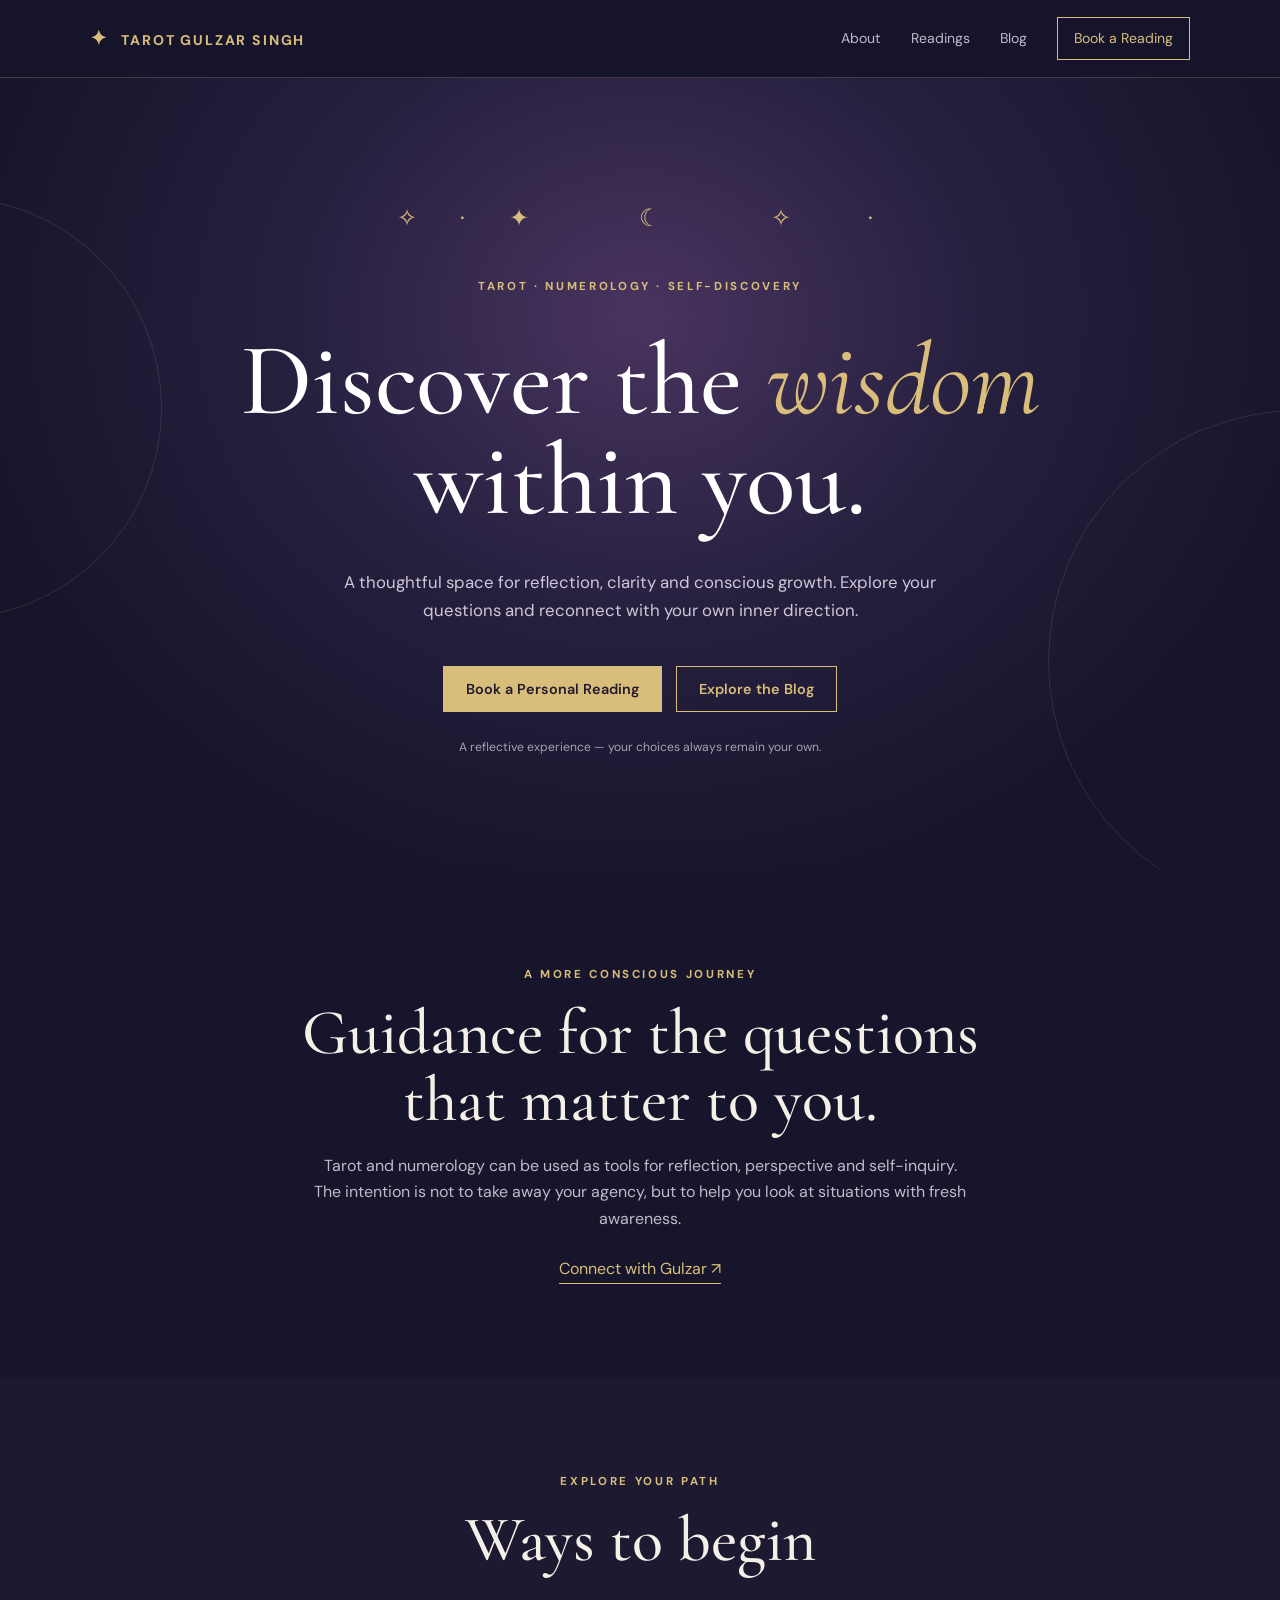
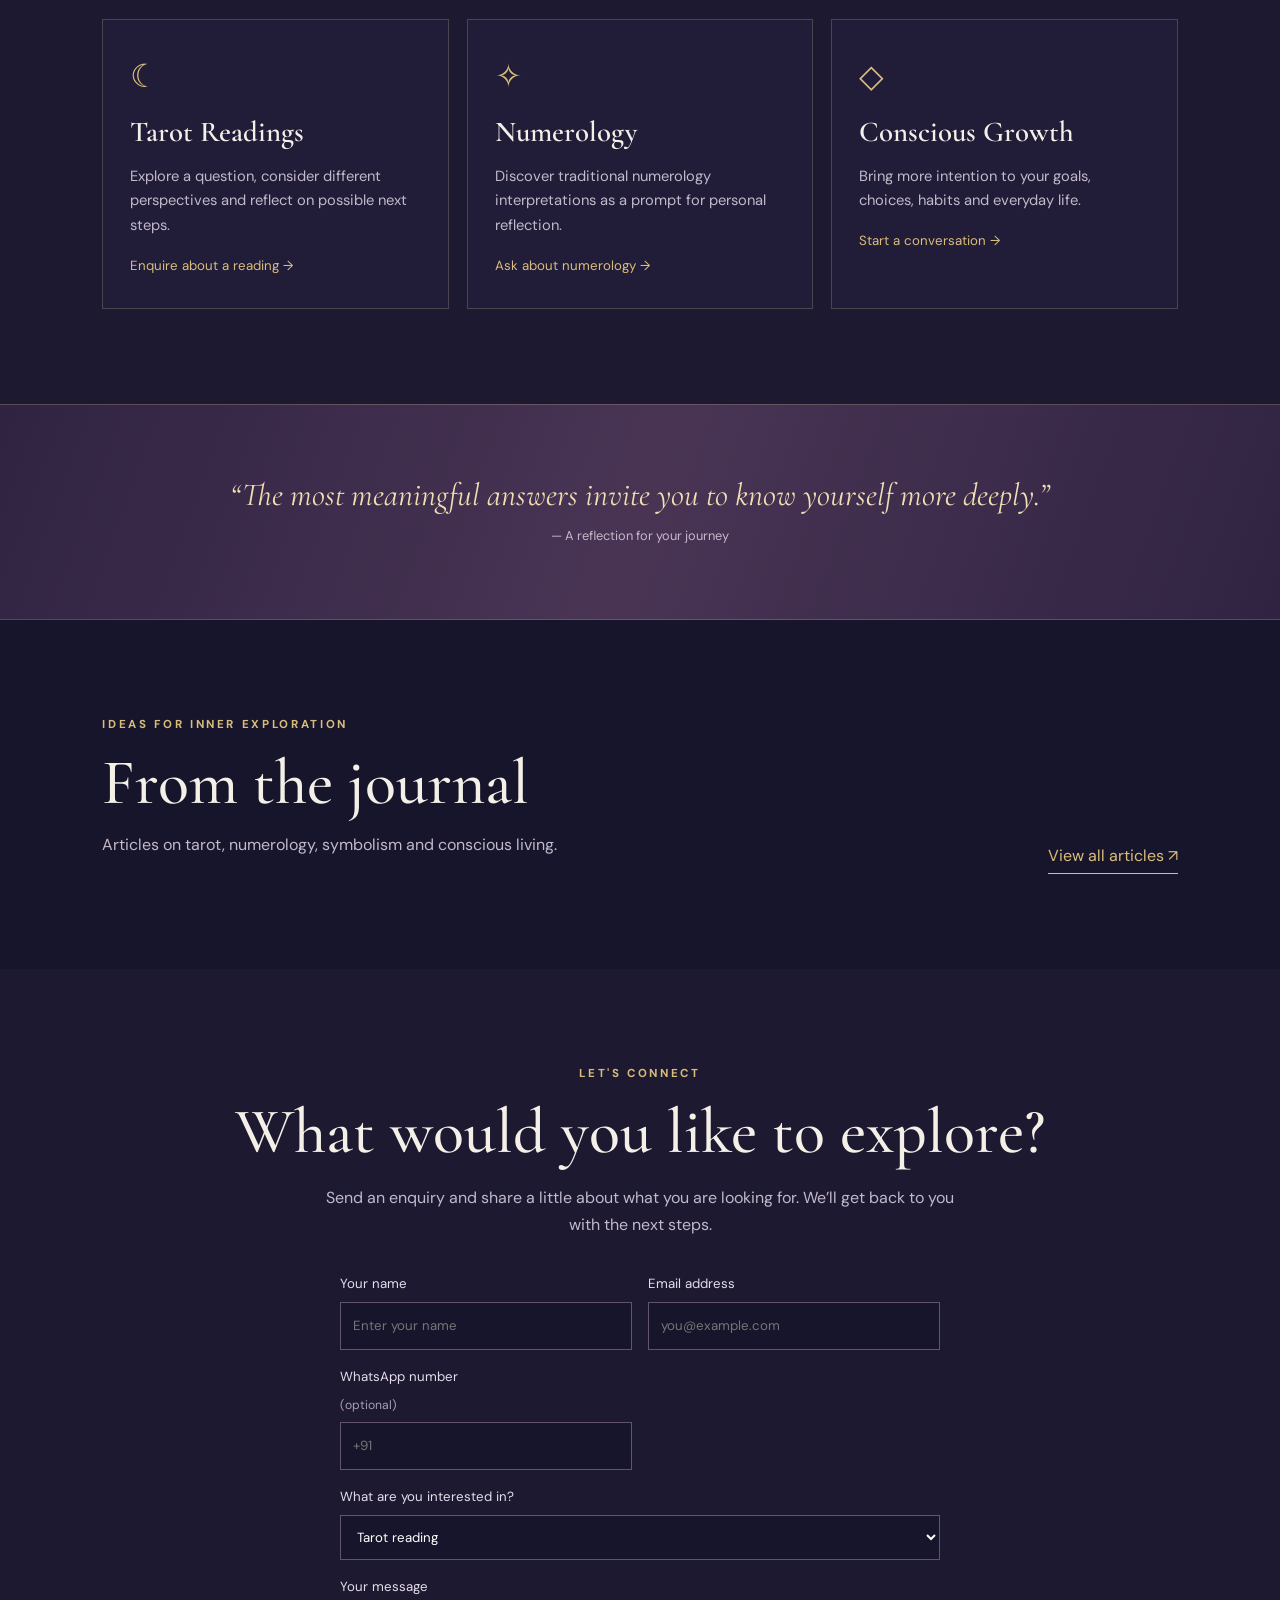
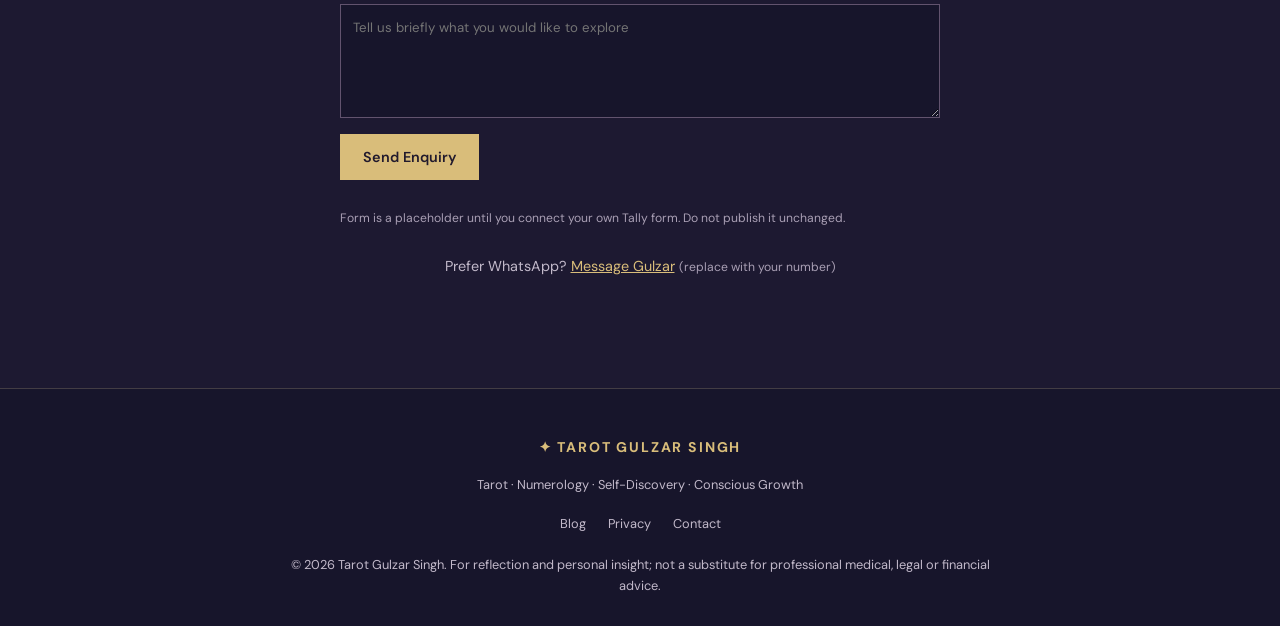
==== index.html @ a57a2b20 "Add files via upload" ====
<!doctype html>
<html lang="en">
<head>
  <meta charset="utf-8">
  <meta name="viewport" content="width=device-width, initial-scale=1">
  <title>Tarot Gulzar Singh | Tarot, Numerology & Conscious Growth</title>
  <meta name="description" content="Explore tarot, numerology, self-discovery and conscious personal growth with Gulzar Singh. Book a personal consultation.">
  <meta name="theme-color" content="#17152b">
  <link rel="canonical" href="https://tarotgulzarsingh.com/">
  <link rel="stylesheet" href="/styles.css">
</head>
<body>
<header class="site-header">
  <a class="brand" href="/" aria-label="Tarot Gulzar Singh home"><span class="brand-mark">✦</span> TAROT GULZAR SINGH</a>
  <button class="menu-toggle" aria-label="Toggle navigation" aria-expanded="false">☰</button>
  <nav class="nav">
    <a href="#about">About</a><a href="#services">Readings</a><a href="/blog.html">Blog</a><a href="#contact" class="nav-cta">Book a Reading</a>
  </nav>
</header>
<main>
  <section class="hero">
    <div class="stars" aria-hidden="true">✧　·　✦　　　☾　　　✧　　·</div>
    <p class="eyebrow">TAROT · NUMEROLOGY · SELF-DISCOVERY</p>
    <h1>Discover the <em>wisdom</em><br>within you.</h1>
    <p class="hero-copy">A thoughtful space for reflection, clarity and conscious growth. Explore your questions and reconnect with your own inner direction.</p>
    <div class="hero-actions"><a class="button primary" href="#contact">Book a Personal Reading</a><a class="button secondary" href="/blog.html">Explore the Blog</a></div>
    <p class="micro">A reflective experience — your choices always remain your own.</p>
  </section>

  <section class="intro section" id="about">
    <div class="section-kicker">A MORE CONSCIOUS JOURNEY</div>
    <h2>Guidance for the questions<br>that matter to you.</h2>
    <p class="narrow">Tarot and numerology can be used as tools for reflection, perspective and self-inquiry. The intention is not to take away your agency, but to help you look at situations with fresh awareness.</p>
    <a class="text-link" href="#contact">Connect with Gulzar <span>↗</span></a>
  </section>

  <section class="services section" id="services">
    <div class="section-kicker">EXPLORE YOUR PATH</div><h2>Ways to begin</h2>
    <div class="service-grid">
      <article class="service-card"><div class="card-symbol">☾</div><h3>Tarot Readings</h3><p>Explore a question, consider different perspectives and reflect on possible next steps.</p><a href="#contact">Enquire about a reading →</a></article>
      <article class="service-card"><div class="card-symbol">✧</div><h3>Numerology</h3><p>Discover traditional numerology interpretations as a prompt for personal reflection.</p><a href="#contact">Ask about numerology →</a></article>
      <article class="service-card"><div class="card-symbol">◇</div><h3>Conscious Growth</h3><p>Bring more intention to your goals, choices, habits and everyday life.</p><a href="#contact">Start a conversation →</a></article>
    </div>
  </section>

  <section class="quote-band"><p>“The most meaningful answers invite you to know yourself more deeply.”</p><span>— A reflection for your journey</span></section>

  <section class="blog-preview section">
    <div><div class="section-kicker">IDEAS FOR INNER EXPLORATION</div><h2>From the journal</h2><p class="muted">Articles on tarot, numerology, symbolism and conscious living.</p></div>
    <a class="text-link" href="/blog.html">View all articles ↗</a>
  </section>

  <section class="contact section" id="contact">
    <div class="section-kicker">LET'S CONNECT</div><h2>What would you like to explore?</h2>
    <p class="narrow">Send an enquiry and share a little about what you are looking for. We’ll get back to you with the next steps.</p>
    <!-- Replace the placeholder form action with your Tally form URL after creating it. -->
    <form class="lead-form" action="https://tally.so/r/REPLACE_ME" method="get" target="_blank">
      <label>Your name<input name="name" autocomplete="name" required placeholder="Enter your name"></label>
      <label>Email address<input type="email" name="email" autocomplete="email" required placeholder="you@example.com"></label>
      <label>WhatsApp number <span class="optional">(optional)</span><input name="phone" autocomplete="tel" placeholder="+91"></label>
      <label>What are you interested in?
        <select name="interest"><option>Tarot reading</option><option>Numerology</option><option>Conscious growth</option><option>General enquiry</option></select>
      </label>
      <label>Your message<textarea name="message" rows="4" placeholder="Tell us briefly what you would like to explore"></textarea></label>
      <button class="button primary" type="submit">Send Enquiry</button>
      <p class="form-note">Form is a placeholder until you connect your own Tally form. Do not publish it unchanged.</p>
    </form>
    <p class="whatsapp-note">Prefer WhatsApp? <a href="https://wa.me/91XXXXXXXXXX">Message Gulzar</a> <span class="optional">(replace with your number)</span></p>
  </section>
</main>
<footer><a class="brand" href="/">✦ TAROT GULZAR SINGH</a><p>Tarot · Numerology · Self-Discovery · Conscious Growth</p><div class="footer-links"><a href="/blog.html">Blog</a><a href="/privacy.html">Privacy</a><a href="#contact">Contact</a></div><small>© <span id="year"></span> Tarot Gulzar Singh. For reflection and personal insight; not a substitute for professional medical, legal or financial advice.</small></footer>
<script src="/script.js"></script>
</body></html>
---- styles.css ----
@import url('https://fonts.googleapis.com/css2?family=Cormorant+Garamond:wght@400;500;600;700&family=DM+Sans:wght@400;500;600;700&display=swap');
:root{--ink:#f4f0e8;--muted:#c2b9ca;--gold:#d9bd7a;--bg:#17152b;--panel:#211d38;--line:rgba(224,205,157,.22)}
*{box-sizing:border-box}html{scroll-behavior:smooth}body{margin:0;background:var(--bg);color:var(--ink);font-family:'DM Sans',sans-serif;line-height:1.65}.site-header{height:78px;padding:0 7%;display:flex;align-items:center;justify-content:space-between;border-bottom:1px solid var(--line);background:#17152bf2;position:sticky;top:0;z-index:10;backdrop-filter:blur(12px)}.brand{font-size:.88rem;letter-spacing:.13em;color:var(--gold);font-weight:700;text-decoration:none}.brand-mark{font-size:1.25rem;margin-right:8px}.nav{display:flex;align-items:center;gap:30px}.nav a,.footer-links a{color:var(--muted);text-decoration:none;font-size:.88rem}.nav a:hover,.footer-links a:hover{color:var(--gold)}.nav .nav-cta{border:1px solid var(--gold);padding:9px 16px;color:var(--gold)}.menu-toggle{display:none;background:none;border:0;color:var(--gold);font-size:1.5rem}.hero{min-height:660px;padding:120px 20px 100px;text-align:center;display:flex;align-items:center;flex-direction:column;justify-content:center;position:relative;overflow:hidden;background:radial-gradient(ellipse at 50% 30%,#49345f 0%,#26203f 38%,#17152b 75%)}.hero:before,.hero:after{content:"";position:absolute;width:420px;height:420px;border:1px solid #d9bd7a24;border-radius:50%;top:15%;left:-260px}.hero:after{left:auto;right:-270px;top:42%;width:500px;height:500px}.stars{color:var(--gold);font-size:1.5rem;letter-spacing:.4em;margin-bottom:28px}.eyebrow,.section-kicker{font-size:.72rem;letter-spacing:.23em;color:var(--gold);font-weight:700}.hero h1{font:500 clamp(3.5rem,8vw,6.6rem)/.98 'Cormorant Garamond',serif;margin:22px 0;color:#fff}.hero h1 em{color:var(--gold);font-weight:400}.hero-copy{max-width:610px;color:#d0c8d8;font-size:1.05rem}.hero-actions{display:flex;gap:14px;flex-wrap:wrap;justify-content:center;margin-top:25px}.button{display:inline-block;padding:13px 22px;border:1px solid var(--gold);font:600 .9rem 'DM Sans';text-decoration:none;cursor:pointer}.primary{background:var(--gold);color:#211a2d}.secondary{color:var(--gold);background:transparent}.micro,.form-note,.optional{font-size:.76rem;color:#a99fb4}.micro{margin-top:25px}.section{padding:95px 8%;text-align:center}.section h2{font:500 clamp(2.5rem,5vw,4rem)/1.05 'Cormorant Garamond',serif;margin:15px 0 20px}.narrow{max-width:660px;margin:0 auto 24px;color:var(--muted)}.text-link{color:var(--gold);text-decoration:none;border-bottom:1px solid var(--gold);padding-bottom:4px}.services{background:#1c1931}.service-grid{display:grid;grid-template-columns:repeat(3,1fr);gap:18px;max-width:1100px;margin:45px auto 0;text-align:left}.service-card{background:var(--panel);border:1px solid var(--line);padding:30px 27px;min-height:260px}.card-symbol{color:var(--gold);font-size:2rem}.service-card h3{font:600 1.8rem 'Cormorant Garamond';margin:12px 0}.service-card p{color:var(--muted);font-size:.92rem}.service-card a{color:var(--gold);font-size:.83rem;text-decoration:none}.quote-band{padding:70px 20px;text-align:center;background:linear-gradient(110deg,#302342,#493454,#302342);border-block:1px solid var(--line)}.quote-band p{font:italic 2rem 'Cormorant Garamond';color:#f1dfb3;margin:0 auto 8px}.quote-band span{color:#c6b9cc;font-size:.8rem}.blog-preview{display:flex;align-items:end;justify-content:space-between;text-align:left}.blog-preview h2{margin-bottom:5px}.muted{color:var(--muted)}.contact{background:#1d1931}.lead-form{max-width:600px;margin:35px auto 15px;text-align:left;display:grid;grid-template-columns:1fr 1fr;gap:16px}.lead-form label{display:flex;flex-direction:column;gap:7px;color:#e5ddeb;font-size:.83rem}.lead-form label:nth-child(4),.lead-form label:nth-child(5),.lead-form button,.form-note{grid-column:1/-1}.lead-form input,.lead-form select,.lead-form textarea{width:100%;padding:12px;background:#17152b;border:1px solid #62536e;color:#fff;font:inherit;border-radius:0}.lead-form input:focus,.lead-form textarea:focus,.lead-form select:focus{outline:1px solid var(--gold)}.lead-form button{justify-self:start}.whatsapp-note{color:var(--muted);font-size:.9rem}.whatsapp-note a{color:var(--gold)}footer{text-align:center;padding:45px 20px 30px;border-top:1px solid var(--line)}footer p,footer small{color:var(--muted);font-size:.8rem}.footer-links{display:flex;gap:22px;justify-content:center;margin:18px}.footer-links a{font-size:.8rem}footer small{display:block;max-width:700px;margin:20px auto 0}
@media(max-width:700px){.site-header{height:68px;padding:0 5%}.menu-toggle{display:block}.nav{display:none;position:absolute;top:68px;left:0;right:0;background:#17152b;padding:20px 6%;flex-direction:column;align-items:flex-start;border-bottom:1px solid var(--line)}.nav.open{display:flex}.hero{min-height:590px;padding:85px 22px}.hero h1{font-size:3.8rem}.section{padding:70px 6%}.service-grid{grid-template-columns:1fr}.blog-preview{display:block}.blog-preview>.text-link{display:inline-block;margin-top:15px}.lead-form{grid-template-columns:1fr}.lead-form label,.lead-form label:nth-child(4),.lead-form label:nth-child(5),.lead-form button,.form-note{grid-column:1}.quote-band p{font-size:1.6rem}}
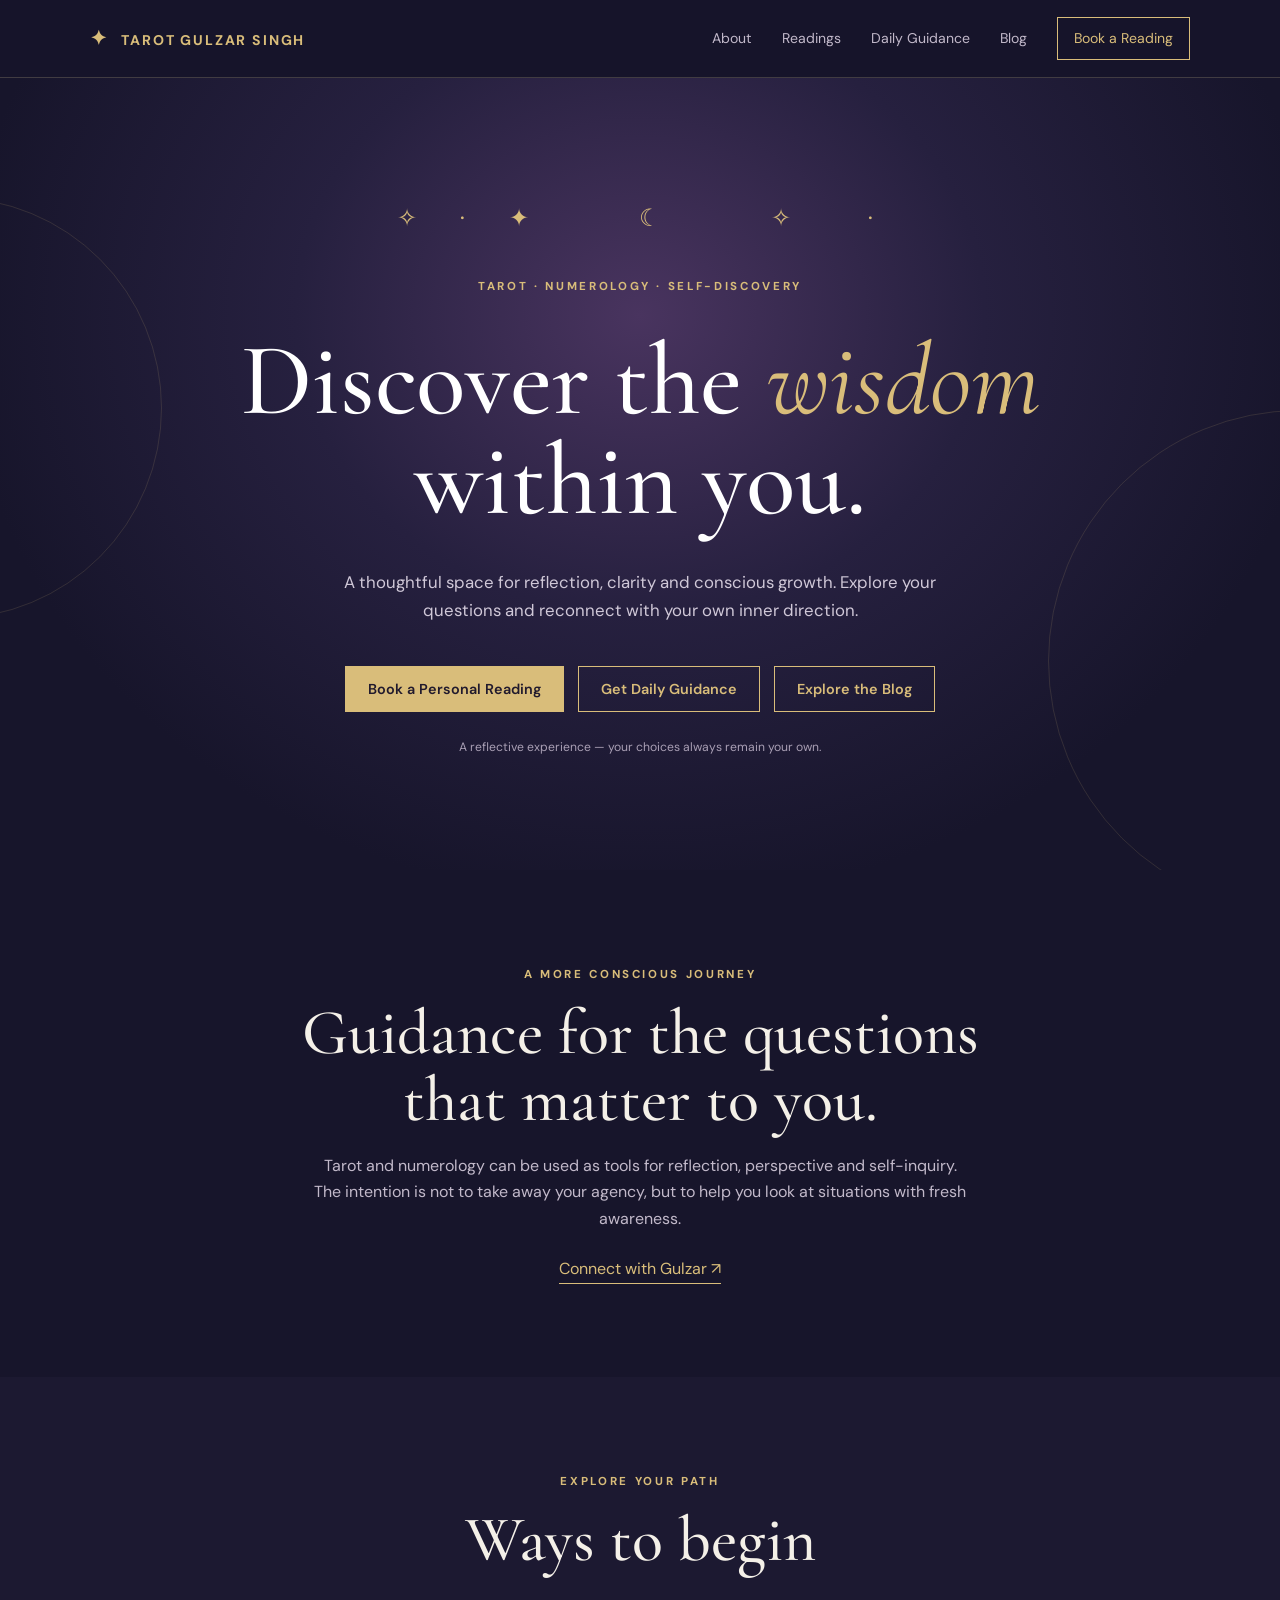
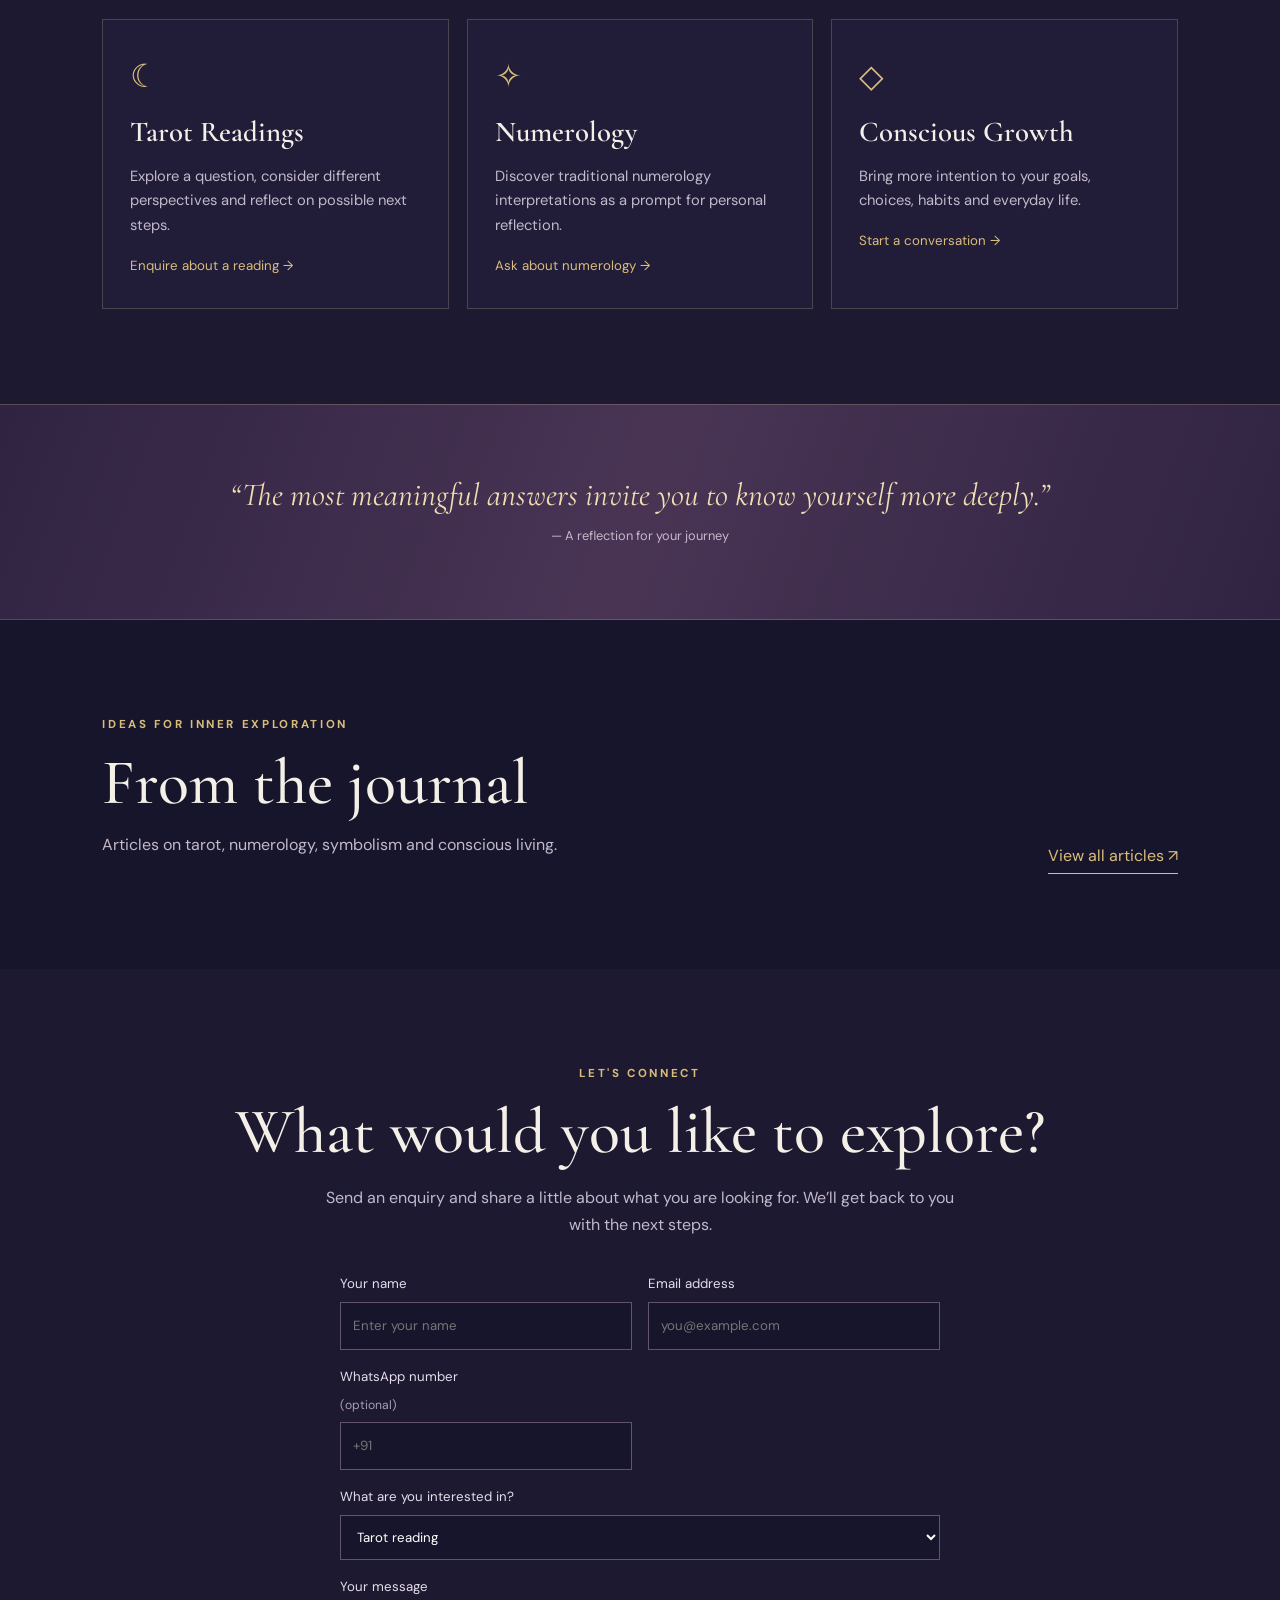
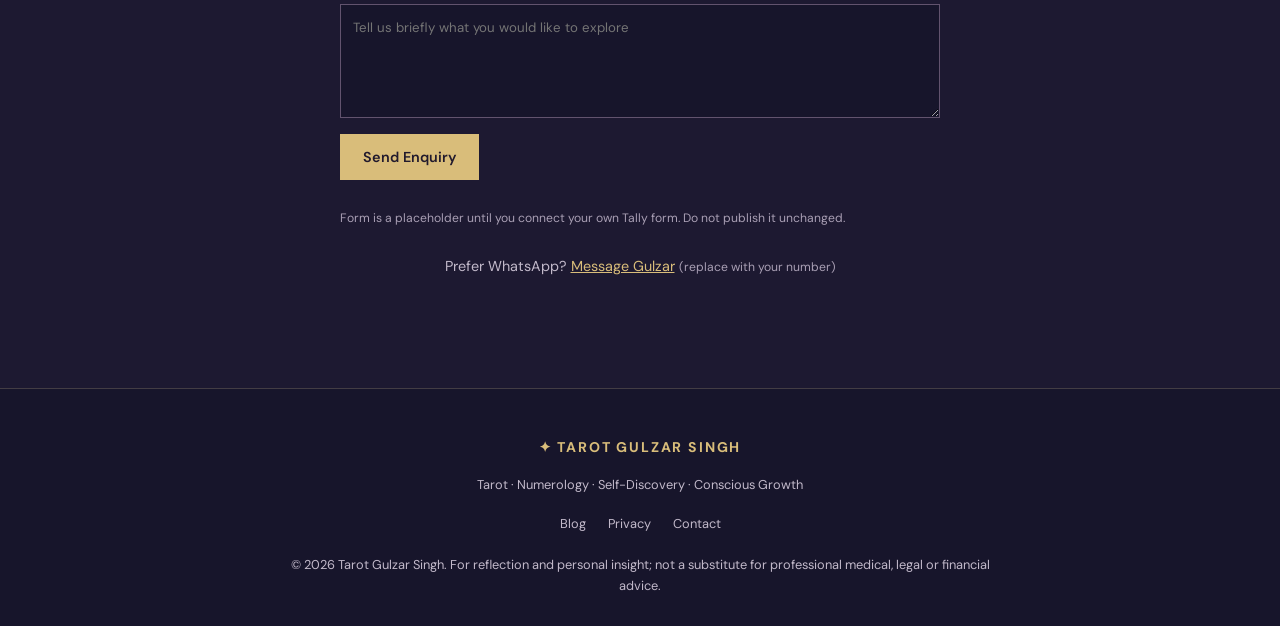
==== commit c12203d2: "Add files via upload" ====
--- a/index.html
+++ b/index.html
@@ -14,7 +14,7 @@
   <a class="brand" href="/" aria-label="Tarot Gulzar Singh home"><span class="brand-mark">✦</span> TAROT GULZAR SINGH</a>
   <button class="menu-toggle" aria-label="Toggle navigation" aria-expanded="false">☰</button>
   <nav class="nav">
-    <a href="#about">About</a><a href="#services">Readings</a><a href="/blog.html">Blog</a><a href="#contact" class="nav-cta">Book a Reading</a>
+    <a href="#about">About</a><a href="#services">Readings</a><a href="/daily-reading.html">Daily Guidance</a><a href="/blog.html">Blog</a><a href="#contact" class="nav-cta">Book a Reading</a>
   </nav>
 </header>
 <main>
@@ -23,7 +23,7 @@
     <p class="eyebrow">TAROT · NUMEROLOGY · SELF-DISCOVERY</p>
     <h1>Discover the <em>wisdom</em><br>within you.</h1>
     <p class="hero-copy">A thoughtful space for reflection, clarity and conscious growth. Explore your questions and reconnect with your own inner direction.</p>
-    <div class="hero-actions"><a class="button primary" href="#contact">Book a Personal Reading</a><a class="button secondary" href="/blog.html">Explore the Blog</a></div>
+    <div class="hero-actions"><a class="button primary" href="#contact">Book a Personal Reading</a><a class="button secondary" href="/daily-reading.html">Get Daily Guidance</a><a class="button secondary" href="/blog.html">Explore the Blog</a></div>
     <p class="micro">A reflective experience — your choices always remain your own.</p>
   </section>
 
